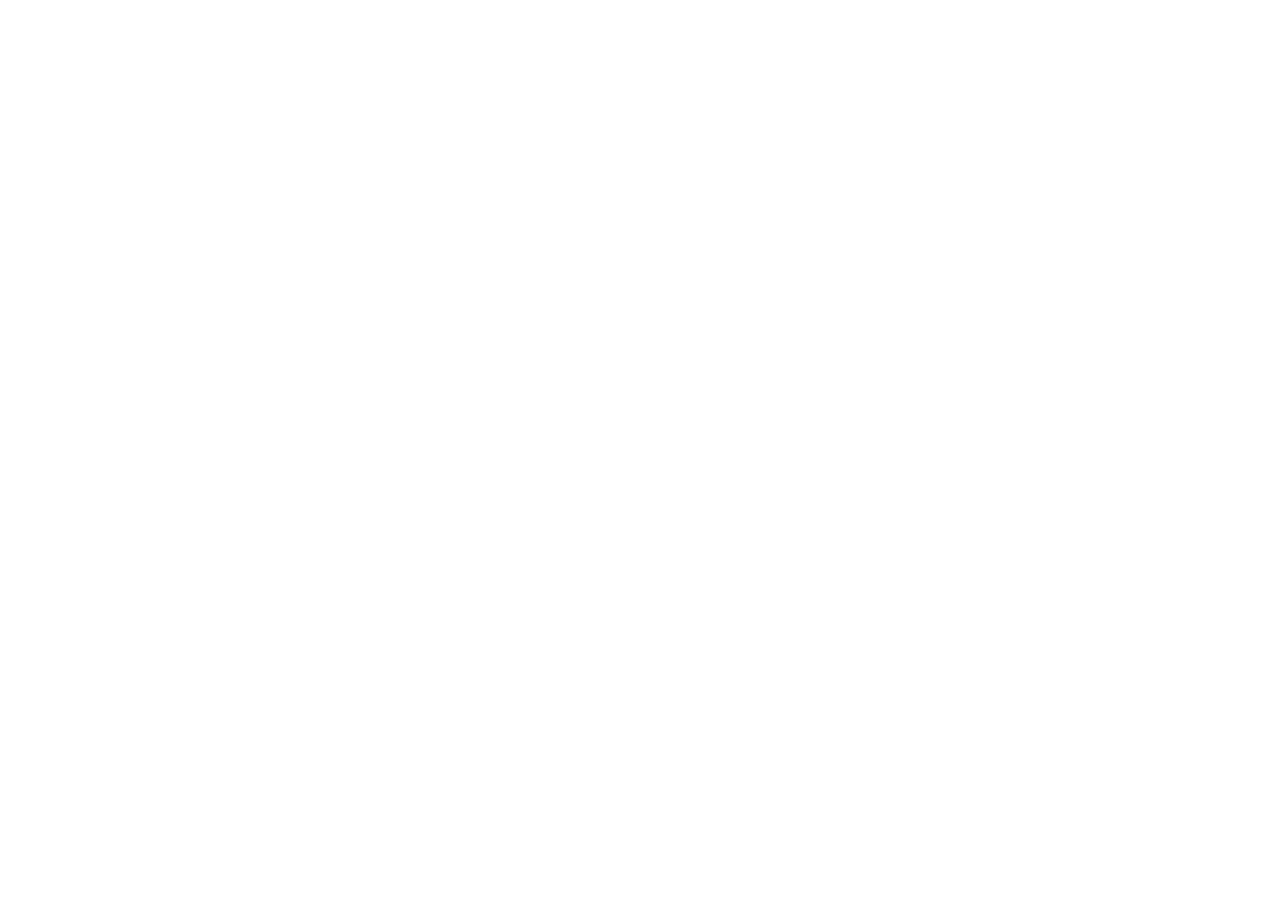
==== index.html @ 3b94e8d2 "assignment file added" ====
<!DOCTYPE html>
<html lang="en">
<head>
    <meta charset="UTF-8">
    <meta name="viewport" content="width=device-width, initial-scale=1.0">
    <title>assignment-1</title>
</head>
<body>
    
</body>
</html>
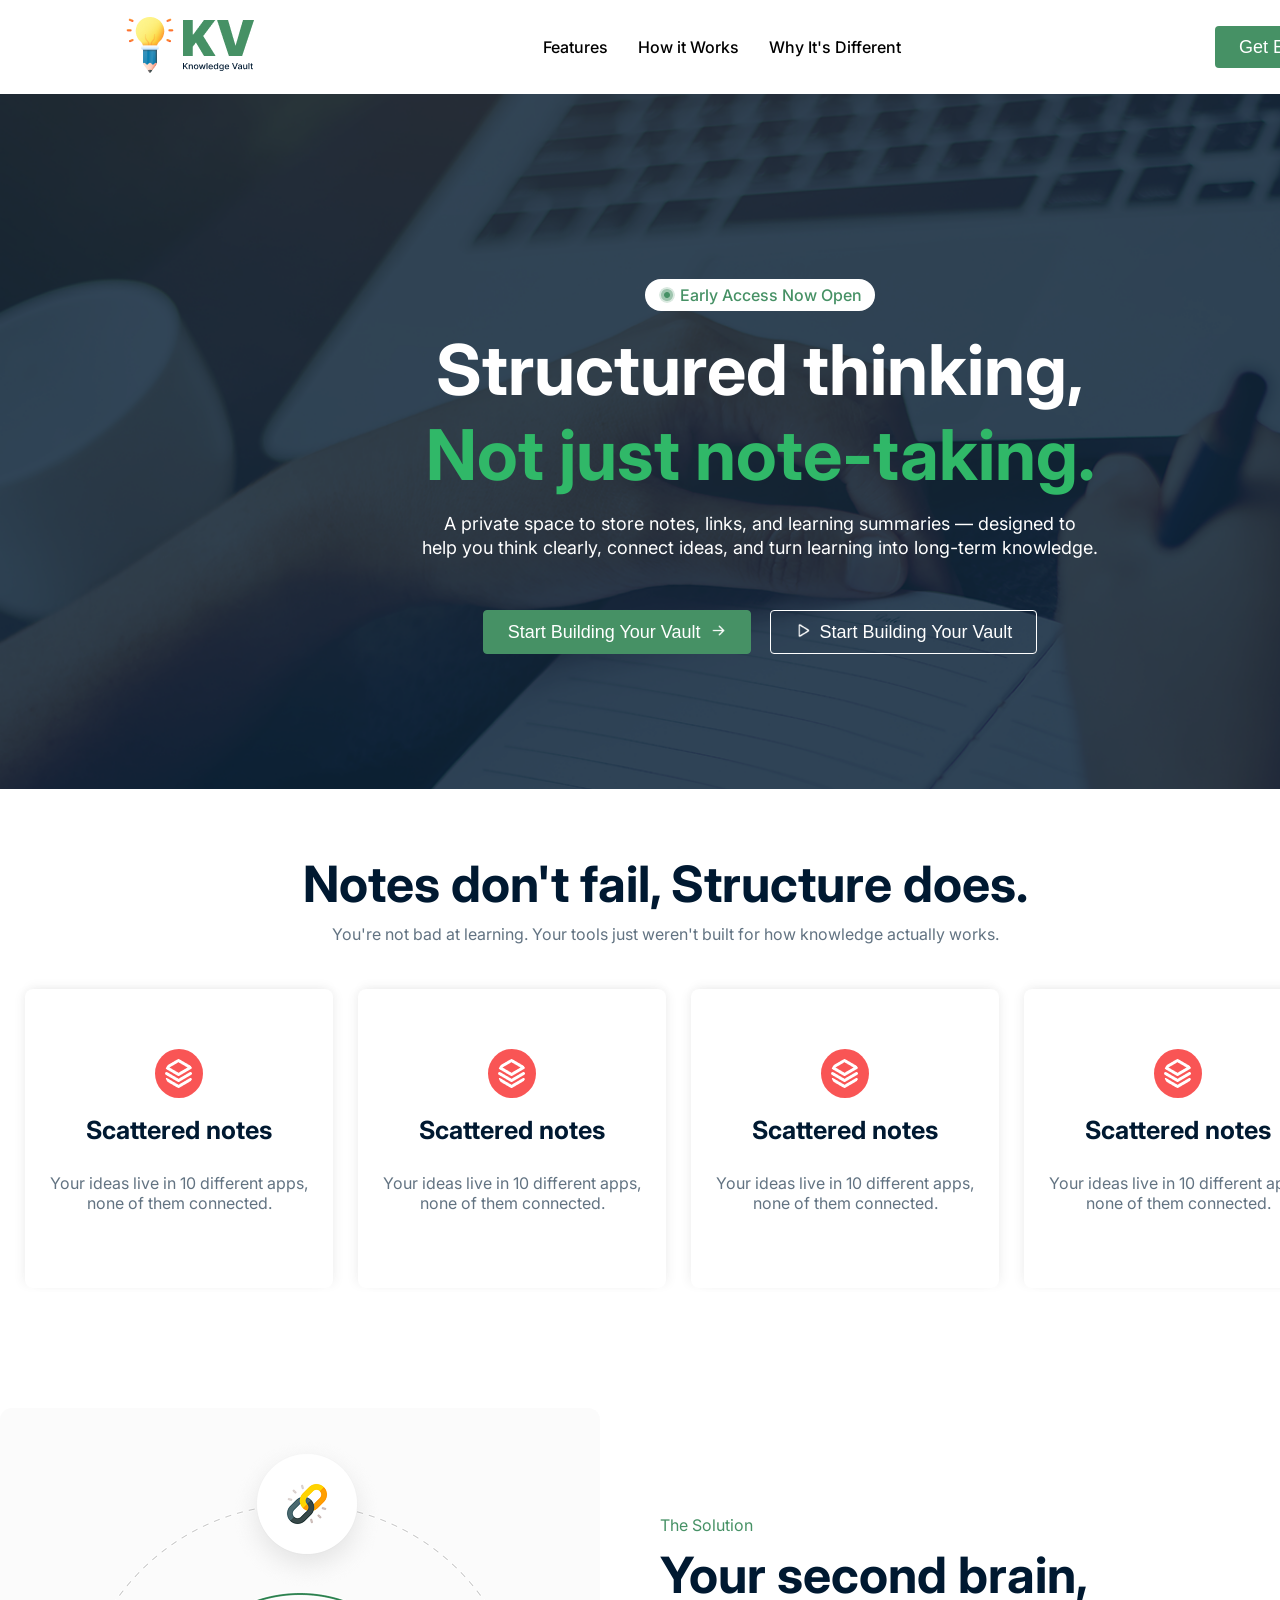
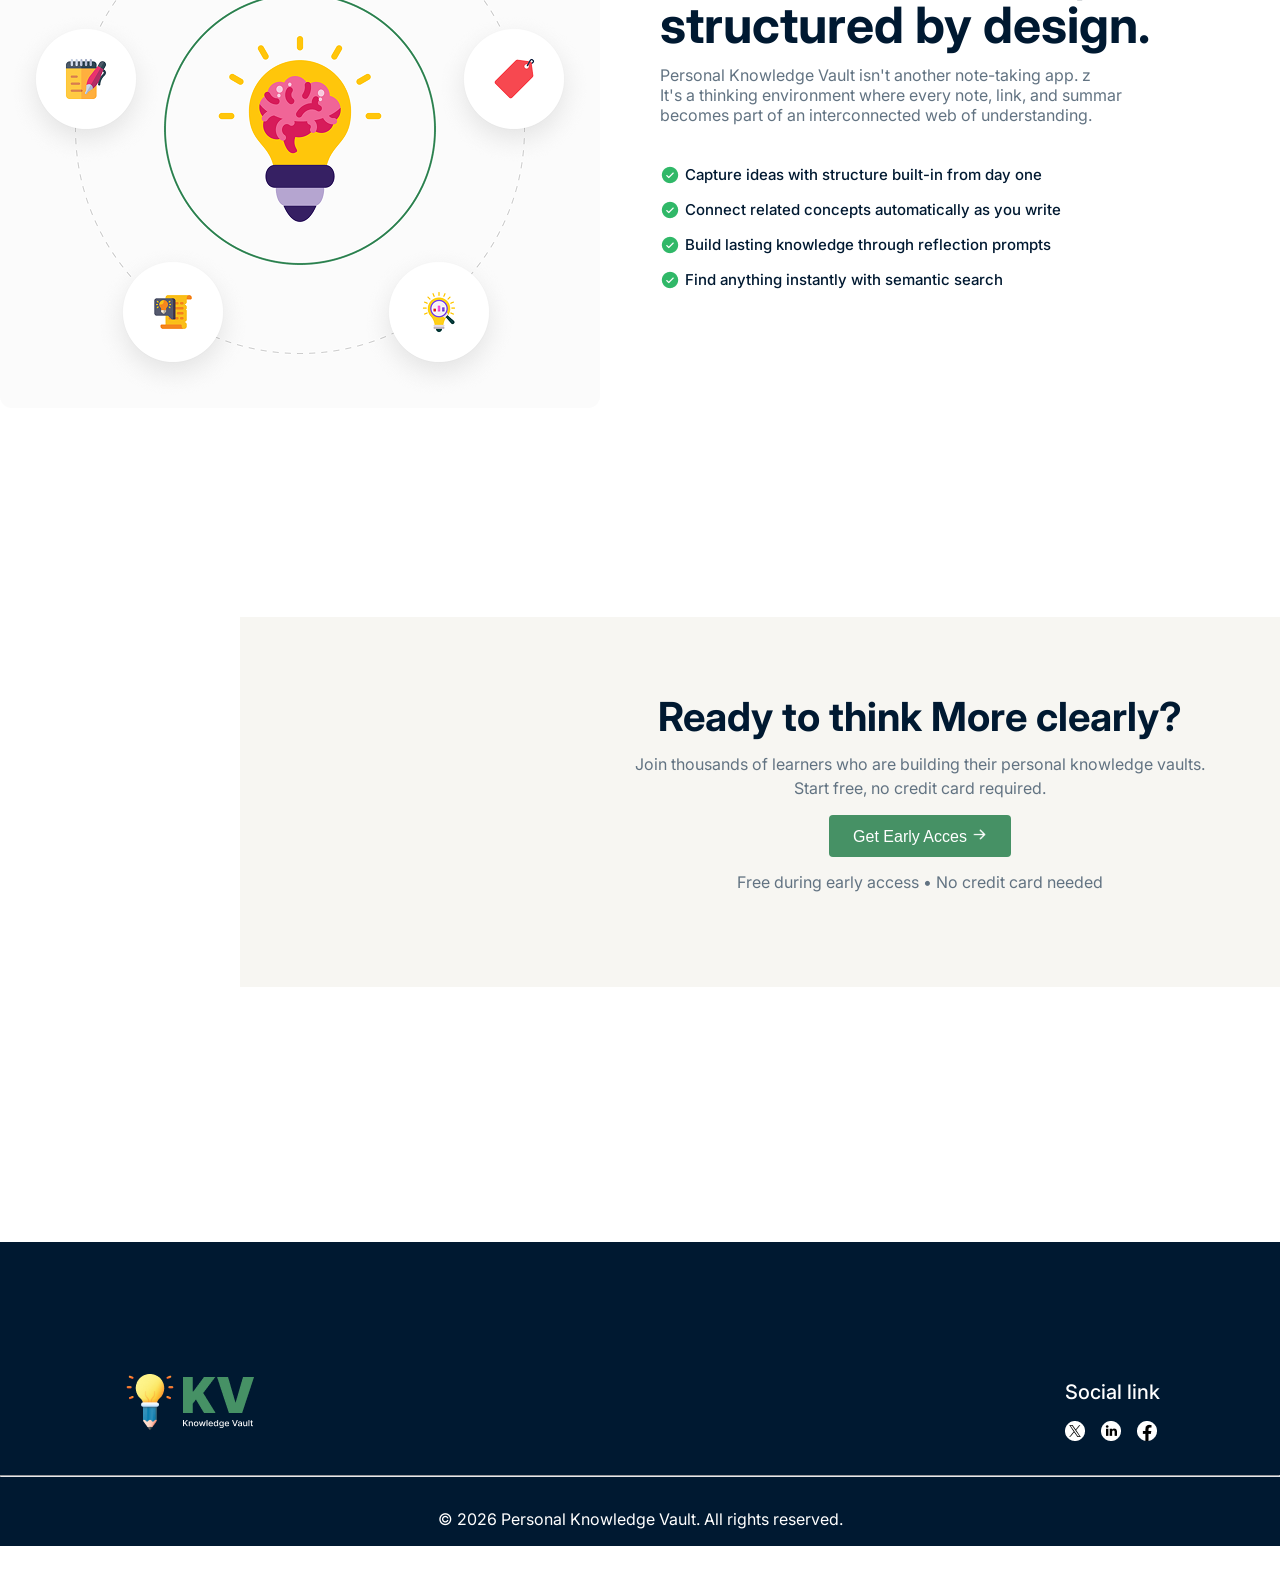
==== commit 30e405db: "depolepment problem" ====
--- a/index.html
+++ b/index.html
@@ -4,8 +4,169 @@
     <meta charset="UTF-8">
     <meta name="viewport" content="width=device-width, initial-scale=1.0">
     <title>assignment-1</title>
+    <link rel="preconnect" href="https://fonts.googleapis.com">
+    <link rel="preconnect" href="https://fonts.gstatic.com" crossorigin>
+    <link
+        href="https://fonts.googleapis.com/css2?family=Arimo:ital,wght@0,400..700;1,400..700&family=Dancing+Script:wght@400..700&family=Inter:ital,opsz,wght@0,14..32,100..900;1,14..32,100..900&family=Noto+Serif+JP:wght@200..900&family=Open+Sans:ital,wght@0,300..800;1,300..800&family=Playfair+Display:ital,wght@0,400..900;1,400..900&family=Roboto+Mono:ital,wght@0,100..700;1,100..700&family=Saira:ital,wght@0,100..900;1,100..900&display=swap"
+        rel="stylesheet">
+
+    <link rel="stylesheet" href="../styles/assingnment-1.css">
 </head>
-<body>
-    
+<body class="font-family">
+    <header>
+        <nav>
+            <div class="nav-container container">
+                <div class="logo">
+                    <img src="../images/logo-navbar.png" alt="">
+                </div>
+                <div class="manu">
+                    <ul>
+                        <li><a href="">Features</a></li>
+                        <li><a href="">How it Works</a></li>
+                        <li><a href="">Why It's Different</a></li>
+                    </ul>
+                </div>
+                <div class="nav-button">
+                    <button><a href="">Get Early Access</a></button>
+                </div>
+            </div>
+        </nav>
+    </header>
+    <section id="hero-section">
+        <div class="section-container">
+            <div class="section-header">
+                <img src="../images/Group 5.png" alt="">
+                <p>Early Access Now Open</p>
+            </div>
+            <div class="section-contennt">
+                <h1 class="first-heading">Structured thinking,</h1>
+                <h1 class="second-heading">Not just note-taking.</h1>
+                <p>A private space to store notes, links, and learning summaries — designed to</p>
+                <p class="second-pera">help you think clearly, connect ideas, and turn learning into long-term knowledge.</p>
+                <div class="button-container">
+                    <button class="section-button-1"><a href="">Start Building Your Vault<img src="../images/ArrowRight.png" alt=""></a></button>
+
+                <button class="section-button-2"><a href=""><img src="../images/Play.png" alt="">Start Building Your Vault</a></button>
+                
+                </div>
+            </div>
+        </div>
+    </section>
+    <!-- hero section end -->
+
+    <!-- apps section start -->
+    <section id="apps-section">
+         <div class="apps-container">
+            <div class="heading">
+                <h4>Notes don't fail, Structure does.</h4>
+                <p>You're not bad at learning. Your tools just weren't built for how knowledge actually works.</p>
+            </div>
+            <div class="apps-items">
+                <div class="items">
+                    <div class="apps-icon">
+                        <img src="../images/Vector.png" alt="">
+                    </div>
+                    <h4>Scattered notes</h4>
+                    <p>Your ideas live in 10 different apps, none of them connected.</p>
+                </div>
+                <div class="items">
+                    <div class="apps-icon">
+                        <img src="../images/Vector.png" alt="">
+                    </div>
+                    <h4>Scattered notes</h4>
+                    <p>Your ideas live in 10 different apps, none of them connected.</p>
+                </div>
+                <div class="items">
+                    <div class="apps-icon">
+                        <img src="../images/Vector.png" alt="">
+                    </div>
+                    <h4>Scattered notes</h4>
+                    <p>Your ideas live in 10 different apps, none of them connected.</p>
+                </div>
+                <div class="items">
+                    <div class="apps-icon">
+                        <img src="../images/Vector.png" alt="">
+                    </div>
+                    <h4>Scattered notes</h4>
+                    <p>Your ideas live in 10 different apps, none of them connected.</p>
+                </div>
+            </div>
+         </div>
+    </section>
+      <!-- apps section end -->
+
+        <!-- cercle section start -->
+    <section id="cercle-section">
+        <div class="cercle-container">
+            <div class="cercle-image">
+                <img src="../images/knowledge.png" alt="">
+            </div>
+            <div class="cercle-content">
+                <p class="first-pera">The Solution</p>
+                <h2 >Your second brain,<br>
+                structured by design.</h2>
+
+                <p class="second-pera">Personal Knowledge Vault isn't another note-taking app. z<br>It's a thinking environment where every note, link, and
+                summar<br>becomes part of an interconnected web of understanding.</p>
+
+            <div class="features">
+                <div class="feature-item">
+                    <img src="../images/CheckCircle.png" alt="">
+                    <p>Capture ideas with structure built-in from day one</p>
+                </div>
+                <div class="feature-item">
+                    <img src="../images/CheckCircle.png" alt="">
+                    <p>Connect related concepts automatically as you write</p>
+                </div>
+                <div class="feature-item">
+                    <img src="../images/CheckCircle.png" alt="">
+                    <p>Build lasting knowledge through reflection prompts</p>
+                </div>
+                <div class="feature-item">
+                    <img src="../images/CheckCircle.png" alt="">
+                    <p>Find anything instantly with semantic search</p>
+                </div>
+                </div>
+            </div>
+        </div>
+    </section>
+    <!-- cercle section end -->
+
+        <!-- las section start -->
+     <section id="last-section">
+        <div class="last-container">
+            <div>
+                <h4>Ready to think More clearly?</h4>
+                <p class="first-pera">Join thousands of learners who are building their personal knowledge vaults.<br>Start free, no credit card required.
+                </p>
+            </div>
+            <div>
+                <button class="last-button"><a href="">Get Early Acces<img src="../images/ArrowRight.png" alt=""></a></button>
+            </div>
+            <div>
+                <p class="second-pera">Free during early access • No credit card needed</p>
+            </div>
+        </div>
+     </section>
+    <!-- las section end -->
+
+
+    <footer id="footer-section">
+        <div class="footer-container">
+            <div class="footer-header">
+            <div class="footer-image">
+                <img src="../images/logo-footer.png" alt="">
+            </div>
+            <div class="footer-icon">
+                <div><p>Social link</p>
+                <img src="../images/social.png" alt="">
+                </div>
+            </div>
+            </div>
+        <hr>
+            <h4>&copy; 2026 Personal Knowledge Vault. All rights reserved.</h4>
+        </div>
+</footer>
+
 </body>
 </html>
--- a/styles/assingnment-1.css
+++ b/styles/assingnment-1.css
@@ -0,0 +1,463 @@
+.font-family{
+    font-family: "Inter", sans-serif;
+    font-optical-sizing: auto;
+}
+
+*{
+    margin: 0;
+    padding: 0;
+}
+
+/* share style stert */
+body button{
+    border: none;
+    background: transparent;
+    font-size: 18px;
+    font-weight: 500;
+    line-height: 100%;
+    padding: 0;
+    
+    
+}
+
+body button a{
+    display: inline-block;
+    justify-content: center;
+    align-items: center;
+    gap: 8px;
+    padding: 12px 24px;
+    text-decoration: none;
+    color: #FFFFFF;
+    border: none;
+}
+
+body button a img{
+    display: inline-flex;
+    justify-content: center;
+    align-items: center;
+}
+
+.nav-button {
+    background-color: #469165;
+    border-radius: 4px;
+    
+
+}
+/* share style end */
+
+/* header style stert */
+nav{
+    width: 100%;
+    max-width: 1600px;
+    background-color: #FFFFFF;
+    margin: 0 auto;
+    padding: 15px 120px;
+
+}
+
+.nav-container {
+    display: flex;
+    justify-content: space-between;
+    align-items: center;
+}
+
+.nav-container ul {
+    display: flex;
+    justify-content: center;
+    align-items: center;
+    list-style-type: none;
+}
+
+.nav-container ul a{
+    text-decoration: none;
+    color: #000000;
+    font-size: 16px;
+    font-weight: 500;
+    line-height: 152%;
+}
+
+.nav-container .manu li {
+    max-width: 132px;
+    margin-right: 30px;
+}
+.nav-container .manu{
+    padding: 15px
+}
+
+section {
+    width: 100%;
+    max-width: 1600px;
+    margin: 0 auto;
+    padding: 70px 120px 135px 120px;
+    
+}
+/* heder style end */
+
+/* hero section style start */
+#hero-section{
+    background-image: url(../images/hero-bg.png);
+    background-repeat: no-repeat;
+    background-size: cover;
+}
+
+
+.section-container .section-header{
+    max-width: 220px;
+    background-color: #FFFFFF;
+    display: flex;
+    gap: 5px;
+    justify-content: center;
+    align-items: center;
+    margin: 0 auto;
+    padding: 8px 5px;
+    border-radius: 1000px;
+    margin-bottom: 16px;
+}
+.section-container{
+    margin-top: 115px;
+}
+.section-header img{
+    max-width: 16px;
+    border-radius: 8px;
+}
+.section-header p{
+    font-size: 16px;
+    font-weight: 500;
+    line-height: 100%;
+    letter-spacing: 0%;
+    color: #469165;
+}
+.section-container .section-contennt{
+    text-align: center;
+}
+.section-contennt h1{
+    max-width: 770px;
+    font-size: 70px;
+    font-weight: 700;
+    line-height: 85px;
+    letter-spacing: 0%;
+    color: #ffffff;
+    margin: 0 auto;
+}
+
+.section-contennt .second-heading{
+    color: #30B868;
+    margin-bottom:  15px;
+}
+.section-contennt p{
+    font-size: 18px;
+    font-weight: 400;
+    line-height: 24px;
+    letter-spacing: 0%;
+    color: #FFFFFF; 
+}
+
+.button-container {
+    margin-top: 50px;
+}
+
+.button-container .section-button-1{
+    max-width: 400px;
+    background-color: #469165;
+    border: 1px solid #469165 ;
+    border-radius: 4px;
+    
+}
+.section-button-1 img{
+    max-width: 15px;
+    color: #ffffff; 
+    margin-left: 10px;
+
+}
+.button-container .section-button-2{
+    max-width: 400px;
+    border: 1px solid #FFFFFF;
+    border-radius: 4px;
+    margin-left: 15px;
+}
+.section-button-2 img{
+    max-width: 15px;
+    margin-right: 10px;
+}
+/* hero section style end */
+
+/* apps section start */
+
+    #apps-section .heading{
+        max-width: 1350px;
+        text-align: center;
+        margin: 0 auto;
+        
+    }
+
+   .apps-container .heading h4{
+    font-size: 50px;
+    font-weight: 700px;
+    line-height: 100%;
+    letter-spacing: 0%;
+    margin-bottom: 15px; 
+    color: #001931;
+   }
+   .apps-container .heading p{
+    font-size: 16px;
+    font-weight: 400px;
+    line-height: 20px;
+    letter-spacing: 0%; 
+    color: #627382;
+    margin-bottom: 45px;
+   }
+
+   .apps-container .apps-items{
+    max-width: 1350px;
+    display: flex;
+    gap: 25px;
+    margin: 0 auto;
+    text-align: center;
+   }
+
+.apps-container .apps-items .items{
+    max-width: 320px;
+    box-shadow: 0px -6px 10px -2px rgba(0, 0, 0, 0.04),
+        6px 0px 10px -2px rgba(0, 0, 0, 0.04),
+        -6px 0px 10px -2px rgba(0, 0, 0, 0.04);
+    background-color: #FFFFFF; 
+    border-radius: 8px;
+}
+
+.apps-items .items img{
+    max-width: 32px;
+    background-color: #F95555;
+    border-radius: 50%;
+    padding: 10px;
+}
+.apps-items .items .apps-icon {
+    padding: 60px 130px 16px 130px;
+}
+
+.apps-items .items h4{
+        max-width: 275px;
+        font-size: 25px;
+        font-weight: 600px;
+        line-height: 100%;
+        letter-spacing: 0%;
+        margin-bottom: 15px;
+        color: #001931;
+        padding: 0px 25px 15px 25px;
+}
+.apps-items .items p{
+        max-width: 275px;
+        font-size: 16px;
+        font-weight: 400px;
+        line-height: 20px;
+        letter-spacing: 0%;
+        margin-bottom: 15px;
+        color: #627382;
+        padding: 0px 25px 60px 25px;
+}
+#apps-section{
+    padding: 70px 25px 0px 25px;
+
+}
+
+/* apps section end */
+
+/* cercle section start */
+#cercle-section{
+    padding: 120px 0px 135px 0px;
+}
+
+#cercle-section .cercle-container{
+    width: 100%;
+    max-width: 1350px;
+    display: flex;
+    justify-content: center;
+    align-items: center;
+    gap: 60px;
+    margin: 0 auto;
+}
+.cercle-container .cercle-image{
+    width: 100;
+    max-width: 600px;
+}
+
+.cercle-container .cercle-content{
+    width: 100%;
+    max-width: 700px;
+    padding: 100px 0px 100px 0px;
+}
+
+.cercle-content .first-pera{
+    font-size: 16px;
+    font-weight: 500px;
+    line-height: 20px;
+    letter-spacing: 0%;
+    margin-bottom: 15px;
+    color: #469165;
+}
+.cercle-content h2{
+    font-size: 50px;
+    font-weight: 700;
+    line-height: 100%;
+    letter-spacing: 0%;
+    margin-bottom: 15px;
+    color: #001931;
+}
+
+.cercle-content .second-pera {
+    font-size: 16px;
+    font-weight: 400;
+    line-height: 20px;
+    letter-spacing: 0%;
+    color: #627382;
+}
+
+.cercle-content .features{
+    width: 100%;
+    max-width: 700px;
+    margin-top: 40px;
+}
+.features .feature-item{
+    display: flex;
+    align-items: center;
+    gap:5px;
+    margin-bottom:15px ;
+
+}
+.features p {
+    font-size: 15px;
+    font-weight: 500;
+    line-height: 20px;
+    letter-spacing: 0%;
+    color: #001931 ;
+}
+/* cercle container end */
+
+/* last container style start */
+
+#last-section{
+    width: 100%;
+    max-width: 1600px;
+    text-align: center;
+    margin: 0 auto;
+}
+
+section .last-container{
+    width: 100%;
+    max-width: 1350px;
+    background-color: #F7F6F2;
+    margin: 0px 120px 120px 120px;
+    padding: 80px 40px 80px 40px;
+
+}
+
+
+.last-container h4{
+    font-size: 40px;
+    font-weight: 700;
+    line-height: 100%;
+    letter-spacing: 0%;
+    color: #001931;
+    margin-bottom: 15px;
+    
+}
+#last-section .first-pera{
+    font-size: 16px;
+    font-weight: 400;
+    line-height: 24px;
+    letter-spacing: 0%;
+    text-align: center;
+    margin: 0 auto ;
+    color: #627382;
+    margin-bottom: 15px;
+}
+
+.last-container .last-button {
+    max-width: 300px;
+    background-color: #469165;
+    border-radius: 4px;
+    border: none;
+    margin-bottom: 15px;
+
+}
+.last-container button img{
+    max-width: 15px;
+    margin-left: 5px;
+    
+
+
+}
+
+.last-container button a{
+        font-size: 16px;
+        font-weight: 500;
+        line-height: 100%;
+        letter-spacing: 0%;
+        color: #FFFFFF;
+}
+
+
+
+#last-section .second-pera{
+    font-size: 16px;
+    font-weight: 400;
+    line-height: 20px;
+    letter-spacing: 0%;
+    text-align: center;
+    margin: 0 auto ;
+    color: #627382;
+   margin-bottom: 15px;
+}
+
+/*  footer style start */
+#footer-section{
+    width: 100%;
+    margin: 0 auto;
+}
+
+
+
+.footer-container .footer-header{
+    display: flex;
+    justify-content: space-between;
+    align-items: center;
+    margin: 0 auto;
+    padding: 120px 120px 30px 120px;
+}
+
+#footer-section .footer-container{
+    width: 100%;
+    background-color: #001931;
+    margin: 0 auto;
+}
+
+.footer-image{
+    max-width: 140px;
+}
+
+.footer-icon {
+    max-width: 220px;
+    margin-top: 16px;
+}
+.footer-icon p {
+    font-size: 20px;
+    font-weight: 500;
+    line-height: 28px;
+    margin-bottom: 15px;
+    color: #FFFFFF;
+    
+}
+
+.footer-container hr{
+    margin-bottom: 30px;
+    border-color: #E5E7EB;
+}
+
+.footer-container h4 {
+    text-align: center;
+    margin-bottom: 30px;
+    font-size: 16px;
+    font-weight: 400;
+    line-height: 24px;
+    color: #FFFFFF;
+    padding-bottom: 15px;
+}
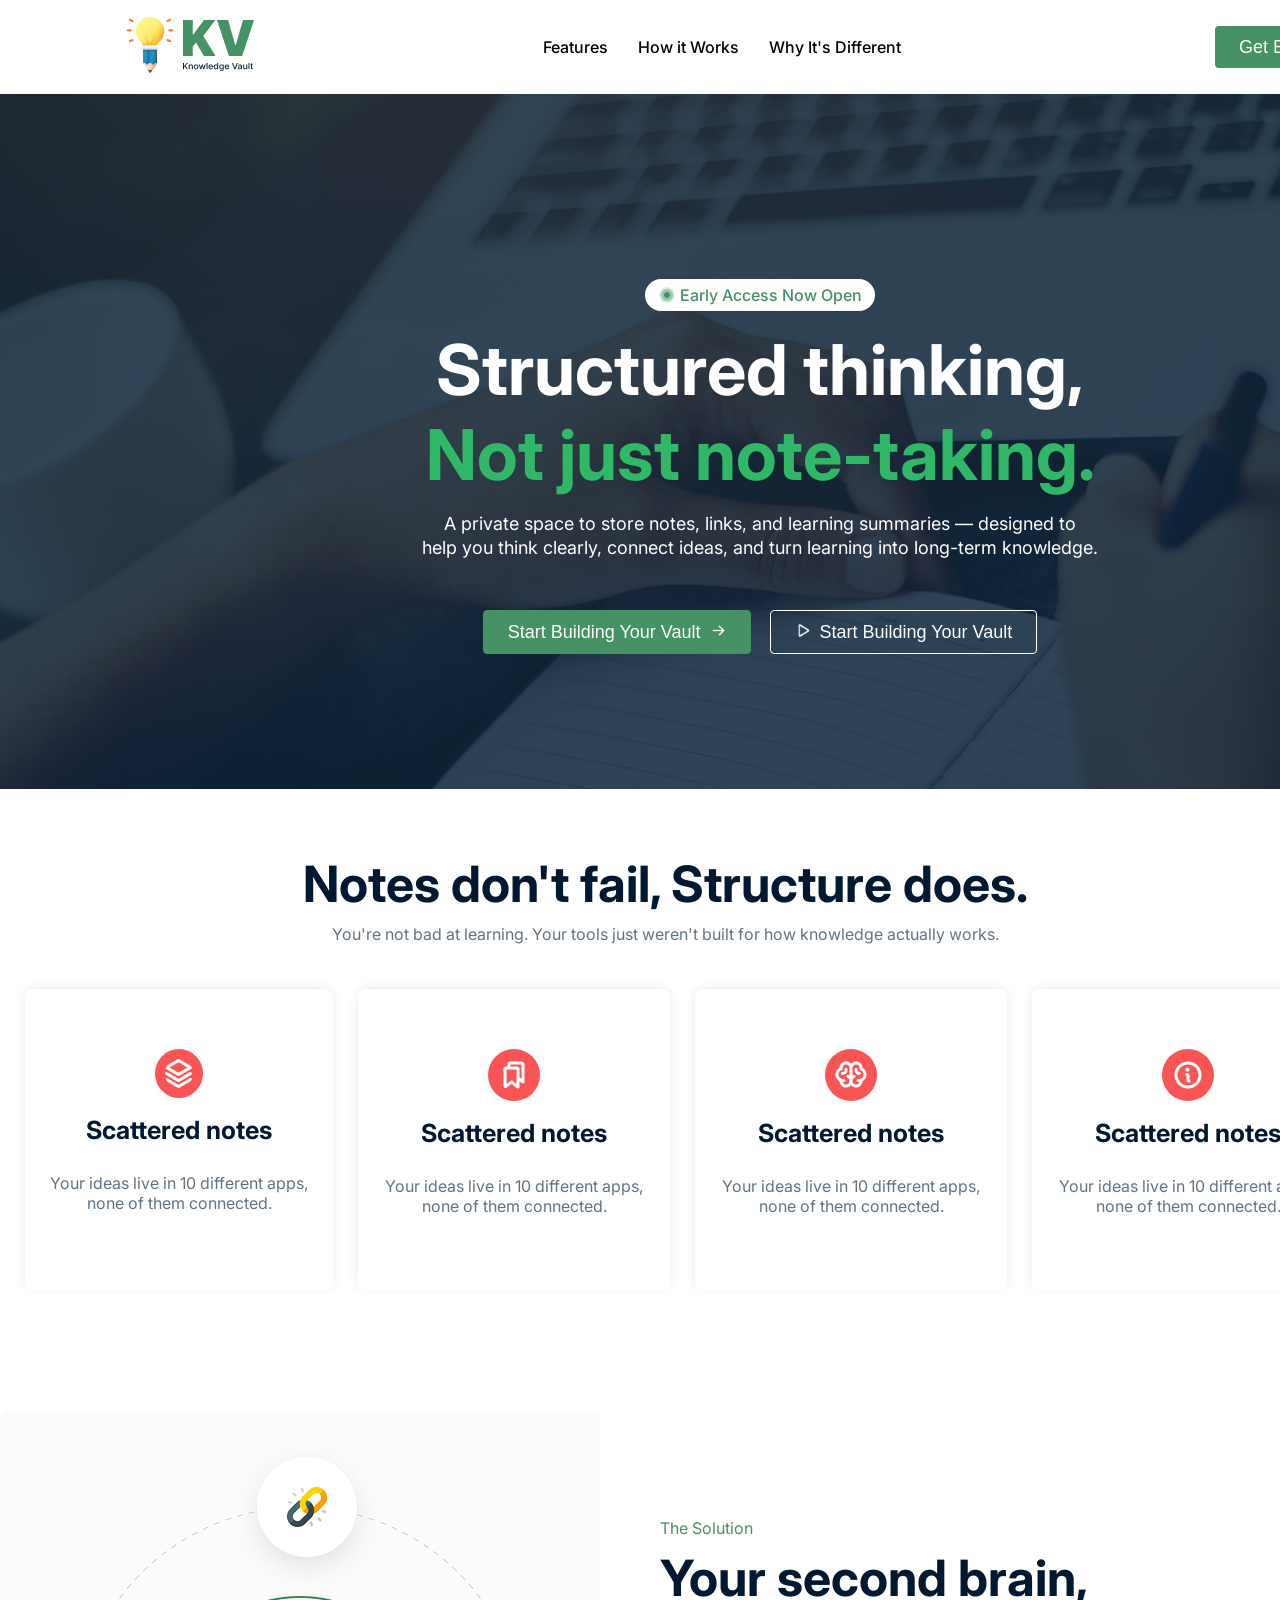
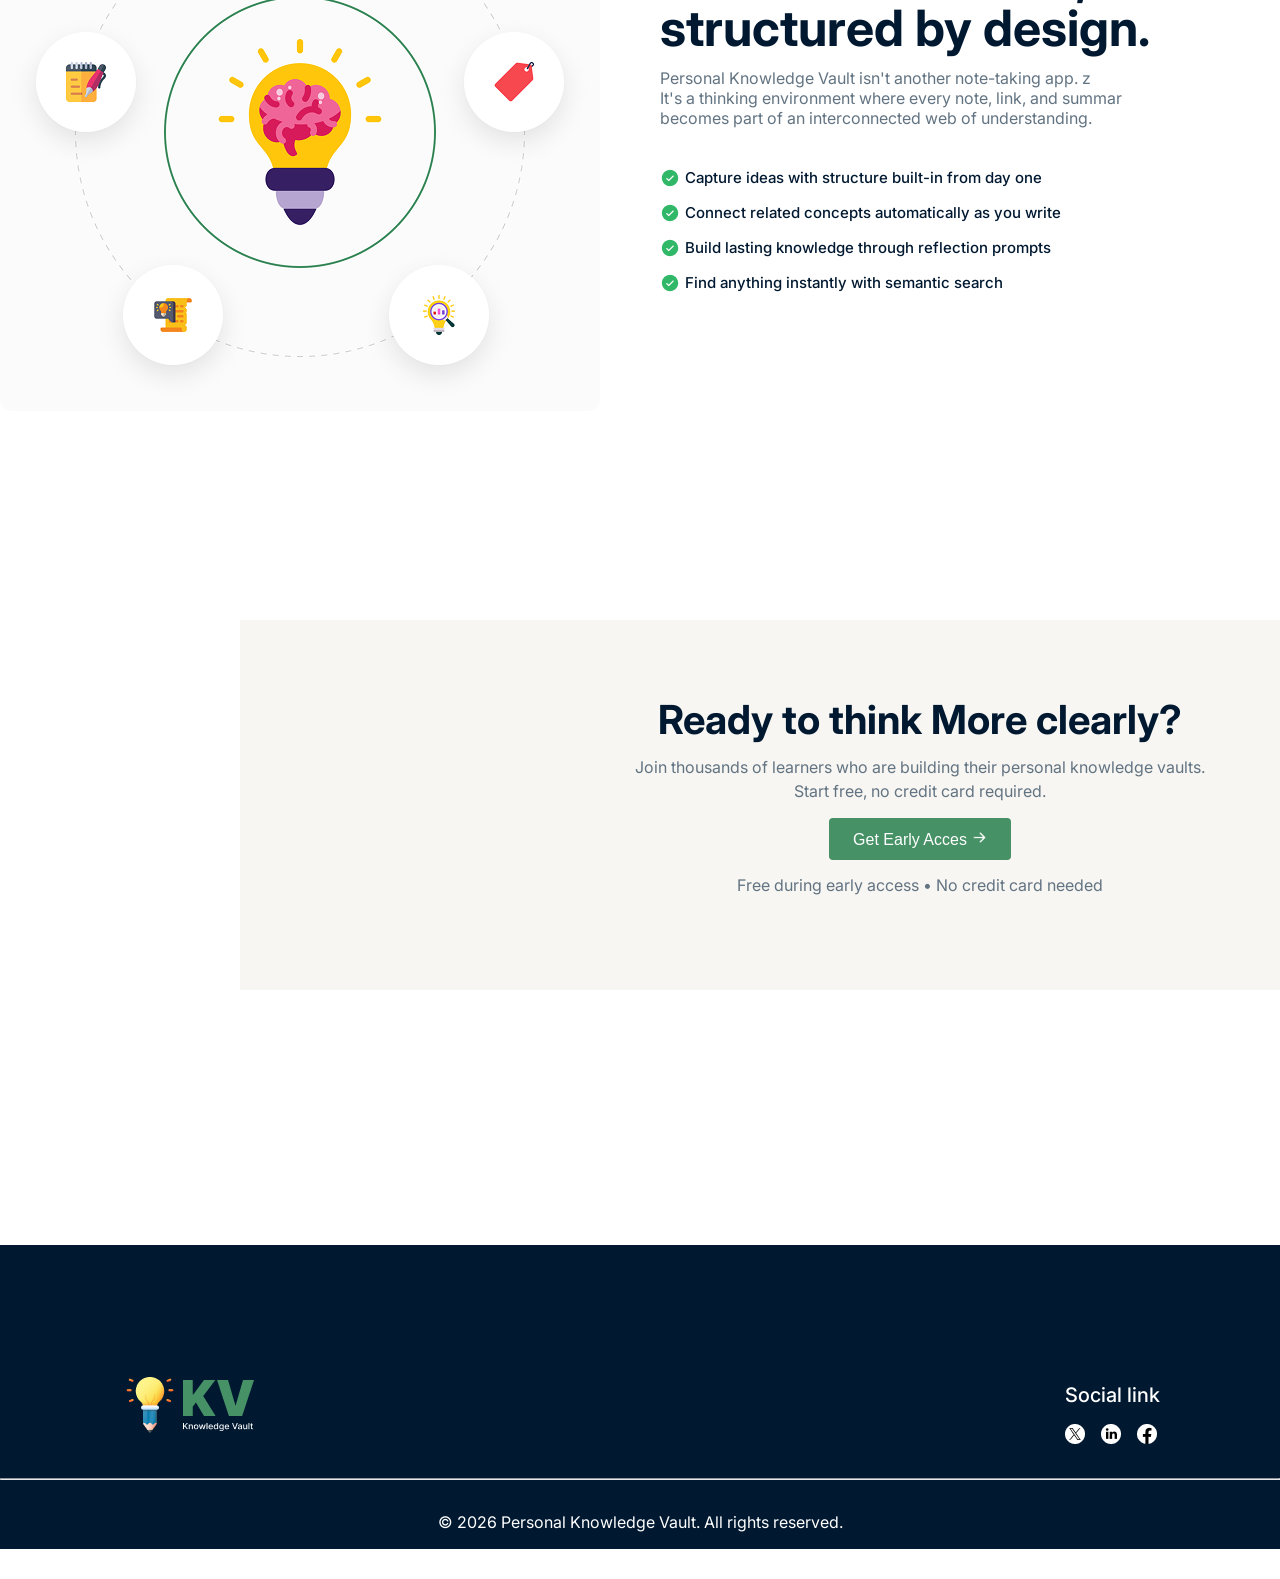
==== commit d3a3cdbf: "initited image link path problem" ====
--- a/index.html
+++ b/index.html
@@ -10,14 +10,14 @@
         href="https://fonts.googleapis.com/css2?family=Arimo:ital,wght@0,400..700;1,400..700&family=Dancing+Script:wght@400..700&family=Inter:ital,opsz,wght@0,14..32,100..900;1,14..32,100..900&family=Noto+Serif+JP:wght@200..900&family=Open+Sans:ital,wght@0,300..800;1,300..800&family=Playfair+Display:ital,wght@0,400..900;1,400..900&family=Roboto+Mono:ital,wght@0,100..700;1,100..700&family=Saira:ital,wght@0,100..900;1,100..900&display=swap"
         rel="stylesheet">
 
-    <link rel="stylesheet" href="../styles/assingnment-1.css">
+    <link rel="stylesheet" href="styles/assingnment-1.css">
 </head>
 <body class="font-family">
     <header>
         <nav>
             <div class="nav-container container">
                 <div class="logo">
-                    <img src="../images/logo-navbar.png" alt="">
+                    <img src="images/logo-navbar.png" alt="">
                 </div>
                 <div class="manu">
                     <ul>
@@ -35,7 +35,7 @@
     <section id="hero-section">
         <div class="section-container">
             <div class="section-header">
-                <img src="../images/Group 5.png" alt="">
+                <img src="images/Group 5.png" alt="">
                 <p>Early Access Now Open</p>
             </div>
             <div class="section-contennt">
@@ -44,7 +44,7 @@
                 <p>A private space to store notes, links, and learning summaries — designed to</p>
                 <p class="second-pera">help you think clearly, connect ideas, and turn learning into long-term knowledge.</p>
                 <div class="button-container">
-                    <button class="section-button-1"><a href="">Start Building Your Vault<img src="../images/ArrowRight.png" alt=""></a></button>
+                    <button class="section-button-1"><a href="">Start Building Your Vault<img src="images/ArrowRight.png" alt=""></a></button>
 
                 <button class="section-button-2"><a href=""><img src="../images/Play.png" alt="">Start Building Your Vault</a></button>
                 
@@ -64,28 +64,28 @@
             <div class="apps-items">
                 <div class="items">
                     <div class="apps-icon">
-                        <img src="../images/Vector.png" alt="">
+                        <img src="images/Vector.png" alt="">
                     </div>
                     <h4>Scattered notes</h4>
                     <p>Your ideas live in 10 different apps, none of them connected.</p>
                 </div>
                 <div class="items">
                     <div class="apps-icon">
-                        <img src="../images/Vector.png" alt="">
+                        <img src="images/Bookmarks.png" alt="">
                     </div>
                     <h4>Scattered notes</h4>
                     <p>Your ideas live in 10 different apps, none of them connected.</p>
                 </div>
                 <div class="items">
                     <div class="apps-icon">
-                        <img src="../images/Vector.png" alt="">
+                        <img src="images/Brain.png" alt="">
                     </div>
                     <h4>Scattered notes</h4>
                     <p>Your ideas live in 10 different apps, none of them connected.</p>
                 </div>
                 <div class="items">
                     <div class="apps-icon">
-                        <img src="../images/Vector.png" alt="">
+                        <img src="images/Info.png" alt="">
                     </div>
                     <h4>Scattered notes</h4>
                     <p>Your ideas live in 10 different apps, none of them connected.</p>
@@ -99,7 +99,7 @@
     <section id="cercle-section">
         <div class="cercle-container">
             <div class="cercle-image">
-                <img src="../images/knowledge.png" alt="">
+                <img src="images/knowledge.png" alt="">
             </div>
             <div class="cercle-content">
                 <p class="first-pera">The Solution</p>
@@ -111,19 +111,19 @@
 
             <div class="features">
                 <div class="feature-item">
-                    <img src="../images/CheckCircle.png" alt="">
+                    <img src="images/CheckCircle.png" alt="">
                     <p>Capture ideas with structure built-in from day one</p>
                 </div>
                 <div class="feature-item">
-                    <img src="../images/CheckCircle.png" alt="">
+                    <img src="images/CheckCircle.png" alt="">
                     <p>Connect related concepts automatically as you write</p>
                 </div>
                 <div class="feature-item">
-                    <img src="../images/CheckCircle.png" alt="">
+                    <img src="images/CheckCircle.png" alt="">
                     <p>Build lasting knowledge through reflection prompts</p>
                 </div>
                 <div class="feature-item">
-                    <img src="../images/CheckCircle.png" alt="">
+                    <img src="images/CheckCircle.png" alt="">
                     <p>Find anything instantly with semantic search</p>
                 </div>
                 </div>
@@ -155,11 +155,11 @@
         <div class="footer-container">
             <div class="footer-header">
             <div class="footer-image">
-                <img src="../images/logo-footer.png" alt="">
+                <img src="images/logo-footer.png" alt="">
             </div>
             <div class="footer-icon">
                 <div><p>Social link</p>
-                <img src="../images/social.png" alt="">
+                <img src="images/social.png" alt="">
                 </div>
             </div>
             </div>
